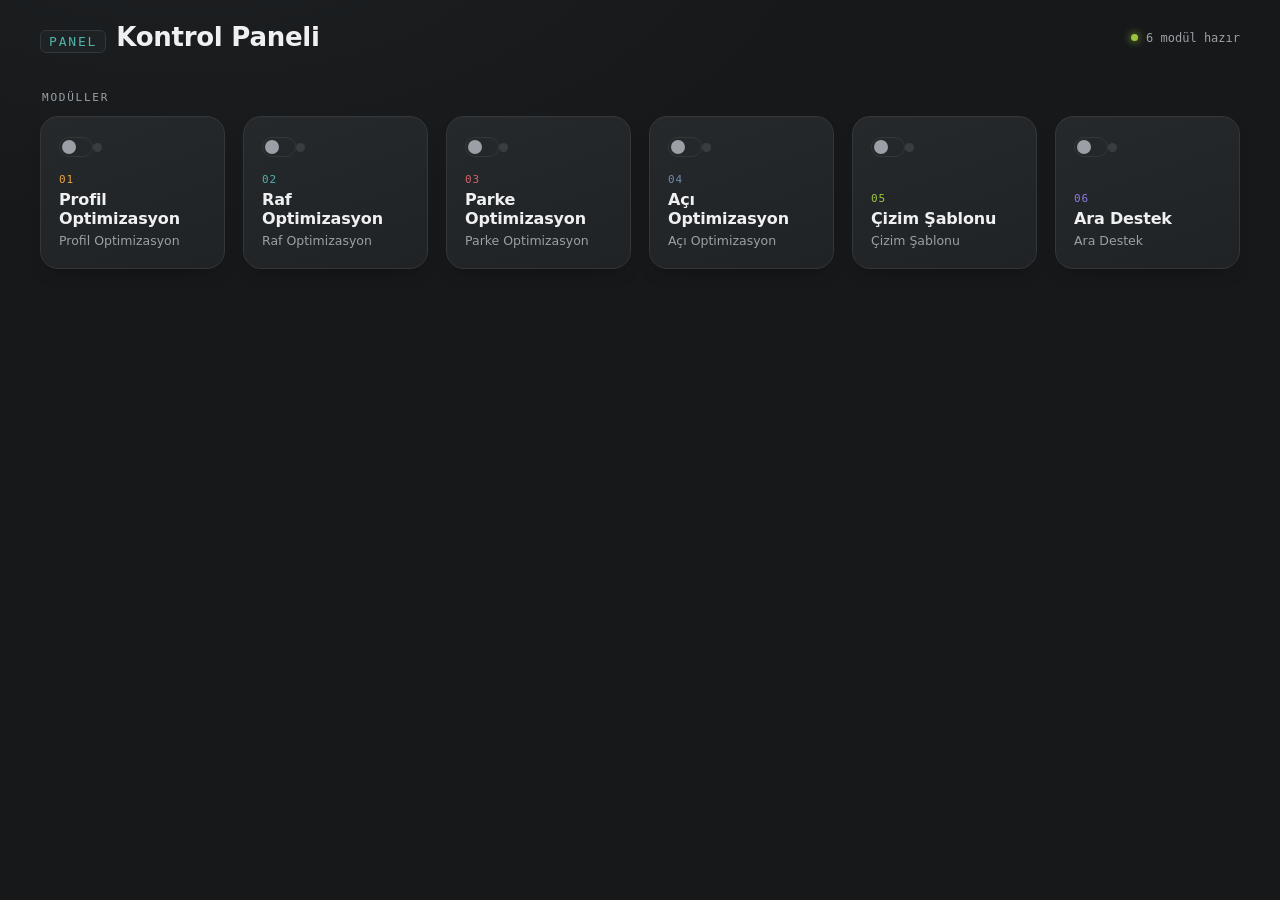
==== index.html @ 8b3988eb "Add files via upload" ====
<!DOCTYPE html>
<html lang="tr">
<head>
<meta charset="UTF-8">
<meta name="viewport" content="width=device-width, initial-scale=1, maximum-scale=1, user-scalable=no">
<title>Kontrol Paneli</title>
<style>
  :root{
    --bg-0:#16181a;
    --bg-1:#1f2224;
    --plate:#26292c;
    --plate-edge:#33373a;
    --text-0:#eef0f1;
    --text-1:#9aa0a6;
    --led-off:#3a3d40;

    --w1:#e8a33d; /* amber   */
    --w2:#4fb3a9; /* teal    */
    --w3:#d1636b; /* rose    */
    --w4:#6b8cae; /* slate blue */
    --w5:#9bc53d; /* lime    */
    --w6:#8c7ae6; /* violet  */

    --radius:18px;
    --gap:18px;
  }

  *{box-sizing:border-box;-webkit-tap-highlight-color:transparent;}
  html,body{height:100%;}
  body{
    margin:0;
    background:
      radial-gradient(1200px 600px at 15% -10%, #1d2022 0%, var(--bg-0) 55%),
      var(--bg-0);
    color:var(--text-0);
    font-family:"Inter","Segoe UI",system-ui,sans-serif;
    overflow-x:hidden;
    min-height:100vh;
    -webkit-font-smoothing:antialiased;
  }

  /* ---------- Header ---------- */
  .topbar{
    display:flex;
    align-items:center;
    justify-content:space-between;
    padding:22px clamp(16px,4vw,40px) 6px;
    gap:16px;
  }
  .brand{
    display:flex;
    align-items:baseline;
    gap:10px;
  }
  .brand .mark{
    font-family:"JetBrains Mono",ui-monospace,monospace;
    font-size:13px;
    letter-spacing:.14em;
    color:var(--w2);
    border:1px solid var(--plate-edge);
    padding:3px 8px;
    border-radius:6px;
    background:var(--bg-1);
  }
  .brand h1{
    font-size:clamp(20px,2.6vw,26px);
    margin:0;
    font-weight:700;
    letter-spacing:-.01em;
  }
  .status{
    font-family:"JetBrains Mono",ui-monospace,monospace;
    font-size:12px;
    color:var(--text-1);
    display:flex;
    align-items:center;
    gap:8px;
    white-space:nowrap;
  }
  .status .dot{
    width:7px;height:7px;border-radius:50%;
    background:var(--w5);
    box-shadow:0 0 8px var(--w5);
  }

  /* ---------- Grid of switch-plates ---------- */
  .rail{
    padding:18px clamp(16px,4vw,40px) 40px;
  }
  .rail-label{
    font-family:"JetBrains Mono",ui-monospace,monospace;
    font-size:11px;
    letter-spacing:.16em;
    text-transform:uppercase;
    color:var(--text-1);
    margin:14px 2px 12px;
  }
  .grid{
    display:grid;
    grid-template-columns:repeat(auto-fill,minmax(180px,1fr));
    gap:var(--gap);
  }

  .plate{
    --accent:var(--w1);
    position:relative;
    background:linear-gradient(160deg,var(--plate) 0%, #202325 100%);
    border:1px solid var(--plate-edge);
    border-radius:var(--radius);
    padding:20px 18px 18px;
    min-height:150px;
    display:flex;
    flex-direction:column;
    justify-content:space-between;
    cursor:pointer;
    text-align:left;
    color:inherit;
    font:inherit;
    -webkit-user-select:none;
    user-select:none;
    transition:transform .16s ease, border-color .16s ease, box-shadow .16s ease;
    box-shadow:0 1px 0 rgba(255,255,255,.02) inset, 0 10px 20px -14px rgba(0,0,0,.6);
  }
  .plate:active{ transform:scale(.97); }
  @media (hover:hover){
    .plate:hover{
      border-color:var(--accent);
      box-shadow:0 0 0 1px var(--accent) inset, 0 14px 26px -16px rgba(0,0,0,.7);
      transform:translateY(-2px);
    }
    .plate:hover .led{ background:var(--accent); box-shadow:0 0 10px var(--accent); }
    .plate:hover .toggle{ transform:rotate(-14deg); border-color:var(--accent); }
    .plate:hover .toggle::after{ background:var(--accent); }
  }

  .plate-top{
    display:flex;
    align-items:flex-start;
    justify-content:space-between;
  }
  .led{
    width:9px;height:9px;border-radius:50%;
    background:var(--led-off);
    margin-top:6px;
    transition:background .16s ease, box-shadow .16s ease;
    flex:none;
  }
  .toggle{
    width:34px;height:20px;
    border-radius:20px;
    border:1.5px solid var(--plate-edge);
    position:relative;
    transition:transform .18s ease, border-color .18s ease;
    flex:none;
  }
  .toggle::after{
    content:"";
    position:absolute;
    top:2px;left:2px;
    width:14px;height:14px;
    border-radius:50%;
    background:var(--text-1);
    transition:background .16s ease;
  }

  .plate-label{
    margin-top:16px;
  }
  .plate-label .index{
    font-family:"JetBrains Mono",ui-monospace,monospace;
    font-size:11px;
    color:var(--accent);
    letter-spacing:.08em;
    display:block;
    margin-bottom:4px;
  }
  .plate-label h3{
    margin:0 0 4px;
    font-size:16px;
    font-weight:650;
    letter-spacing:-.01em;
  }
  .plate-label p{
    margin:0;
    font-size:12.5px;
    color:var(--text-1);
    line-height:1.4;
  }

  .plate.p1{--accent:var(--w1);} .plate.p2{--accent:var(--w2);}
  .plate.p3{--accent:var(--w3);} .plate.p4{--accent:var(--w4);}
  .plate.p5{--accent:var(--w5);} .plate.p6{--accent:var(--w6);}

  /* ---------- Full screen viewer ---------- */
  .viewer{
    position:fixed;
    inset:0;
    background:var(--bg-0);
    display:flex;
    flex-direction:column;
    transform:translateY(100%);
    transition:transform .28s cubic-bezier(.4,0,.2,1);
    z-index:50;
  }
  .viewer.open{ transform:translateY(0); }

  .viewer-bar{
    display:flex;
    align-items:center;
    gap:12px;
    padding:calc(env(safe-area-inset-top,0px) + 10px) 14px 10px;
    background:var(--bg-1);
    border-bottom:1px solid var(--plate-edge);
    flex:none;
  }
  .back-btn{
    display:flex;
    align-items:center;
    gap:8px;
    background:var(--plate);
    border:1px solid var(--plate-edge);
    color:var(--text-0);
    border-radius:12px;
    padding:10px 16px;
    font-size:14px;
    font-weight:600;
    min-height:44px;
    cursor:pointer;
  }
  .back-btn:active{ transform:scale(.96); }
  .viewer-title{
    font-size:14px;
    color:var(--text-1);
    font-family:"JetBrains Mono",ui-monospace,monospace;
    letter-spacing:.02em;
    overflow:hidden;
    text-overflow:ellipsis;
    white-space:nowrap;
  }
  .viewer-frame-wrap{
    flex:1;
    position:relative;
    background:#0e0f10;
  }
  iframe.app-frame{
    position:absolute;
    inset:0;
    width:100%;
    height:100%;
    border:0;
    background:#fff;
  }

  footer.note{
    padding:0 clamp(16px,4vw,40px) 30px;
    color:var(--text-1);
    font-size:11.5px;
    font-family:"JetBrains Mono",ui-monospace,monospace;
    max-width:640px;
  }

  @media (max-width:420px){
    .grid{ grid-template-columns:repeat(auto-fill,minmax(150px,1fr)); }
    .plate{ min-height:130px; padding:16px 14px; }
  }
</style>
</head>
<body>

  <div class="topbar">
    <div class="brand">
      <span class="mark">PANEL</span>
      <h1>Kontrol Paneli</h1>
    </div>
    <div class="status"><span class="dot"></span>6 modül hazır</div>
  </div>

  <div class="rail">
    <div class="rail-label">Modüller</div>
    <div class="grid" id="grid"></div>
    <footer class="note">

    </footer>
  </div>

  <div class="viewer" id="viewer">
    <div class="viewer-bar">
      <button class="back-btn" id="backBtn" aria-label="Panele dön">
        <span>←</span><span>Panel</span>
      </button>
      <span class="viewer-title" id="viewerTitle"></span>
    </div>
    <div class="viewer-frame-wrap">
      <iframe class="app-frame" id="appFrame" title="Modül"></iframe>
    </div>
  </div>

<script>
  /* =========================================================
     PROJE LİSTESİ — buradan düzenle
     - id     : rozet / renk sırası (p1..p6, tekrar edebilir)
     - title  : kart üzerindeki başlık
     - desc   : kısa açıklama
     - file   : projenin dosya adı (aynı klasöre kopyala)
     ========================================================= */
  const projects = [
    { id:"p1", title:"Profil Optimizasyon", desc:"Profil Optimizasyon", file:"profilOP.html" },
    { id:"p2", title:"Raf Optimizasyon", desc:"Raf Optimizasyon", file:"dolapOP.html" },
    { id:"p3", title:"Parke Optimizasyon", desc:"Parke Optimizasyon", file:"parkeOP.html" },
    { id:"p4", title:"Açı Optimizasyon", desc:"Açı Optimizasyon", file:"aciolcer.html" },
    { id:"p5", title:"Çizim Şablonu", desc:"Çizim Şablonu", file:"cizimSAB.html" },
    { id:"p6", title:"Ara Destek", desc:"Ara Destek", file:"kapidestek.html" },
  ];

  const grid = document.getElementById("grid");
  const viewer = document.getElementById("viewer");
  const appFrame = document.getElementById("appFrame");
  const viewerTitle = document.getElementById("viewerTitle");
  const backBtn = document.getElementById("backBtn");

  projects.forEach((p, i) => {
    const btn = document.createElement("button");
    btn.className = `plate ${p.id}`;
    btn.innerHTML = `
      <div class="plate-top">
        <span class="toggle"></span>
        <span class="led"></span>
      </div>
      <div class="plate-label">
        <span class="index">${String(i+1).padStart(2,"0")}</span>
        <h3>${p.title}</h3>
        <p>${p.desc}</p>
      </div>
    `;
    btn.addEventListener("click", () => openProject(p));
    grid.appendChild(btn);
  });

  function openProject(p){
    appFrame.src = p.file;
    viewerTitle.textContent = p.title;
    viewer.classList.add("open");
    history.pushState({panel:true}, "", "#" + p.file.replace(".html",""));
  }

  function closeViewer(){
    viewer.classList.remove("open");
    setTimeout(() => { appFrame.src = "about:blank"; }, 300);
    if (location.hash) history.pushState({}, "", location.pathname);
  }

  backBtn.addEventListener("click", closeViewer);
  window.addEventListener("popstate", () => {
    if (viewer.classList.contains("open")) closeViewer();
  });
</script>
</body>
</html>
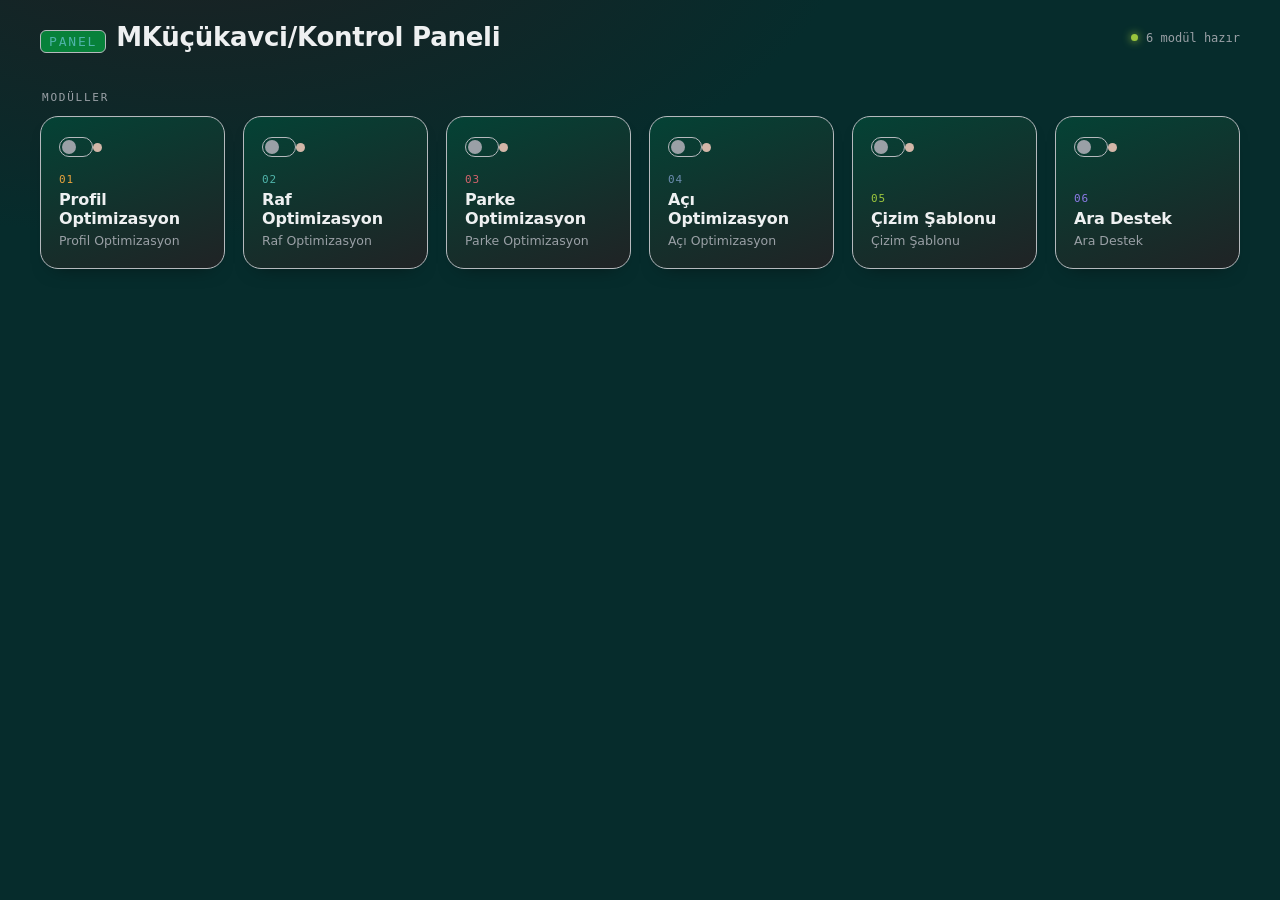
==== commit 1bdac45a: "Add files via upload" ====
--- a/index.html
+++ b/index.html
@@ -6,13 +6,13 @@
 <title>Kontrol Paneli</title>
 <style>
   :root{
-    --bg-0:#16181a;
-    --bg-1:#1f2224;
-    --plate:#26292c;
-    --plate-edge:#33373a;
+    --bg-0:#062c2c;
+    --bg-1:#07813a;
+    --plate:#044235;
+    --plate-edge:#b5b9bd;
     --text-0:#eef0f1;
     --text-1:#9aa0a6;
-    --led-off:#3a3d40;
+    --led-off:#d3b6a8;
 
     --w1:#e8a33d; /* amber   */
     --w2:#4fb3a9; /* teal    */
@@ -270,7 +270,7 @@
   <div class="topbar">
     <div class="brand">
       <span class="mark">PANEL</span>
-      <h1>Kontrol Paneli</h1>
+      <h1>MKüçükavci/Kontrol Paneli</h1>
     </div>
     <div class="status"><span class="dot"></span>6 modül hazır</div>
   </div>
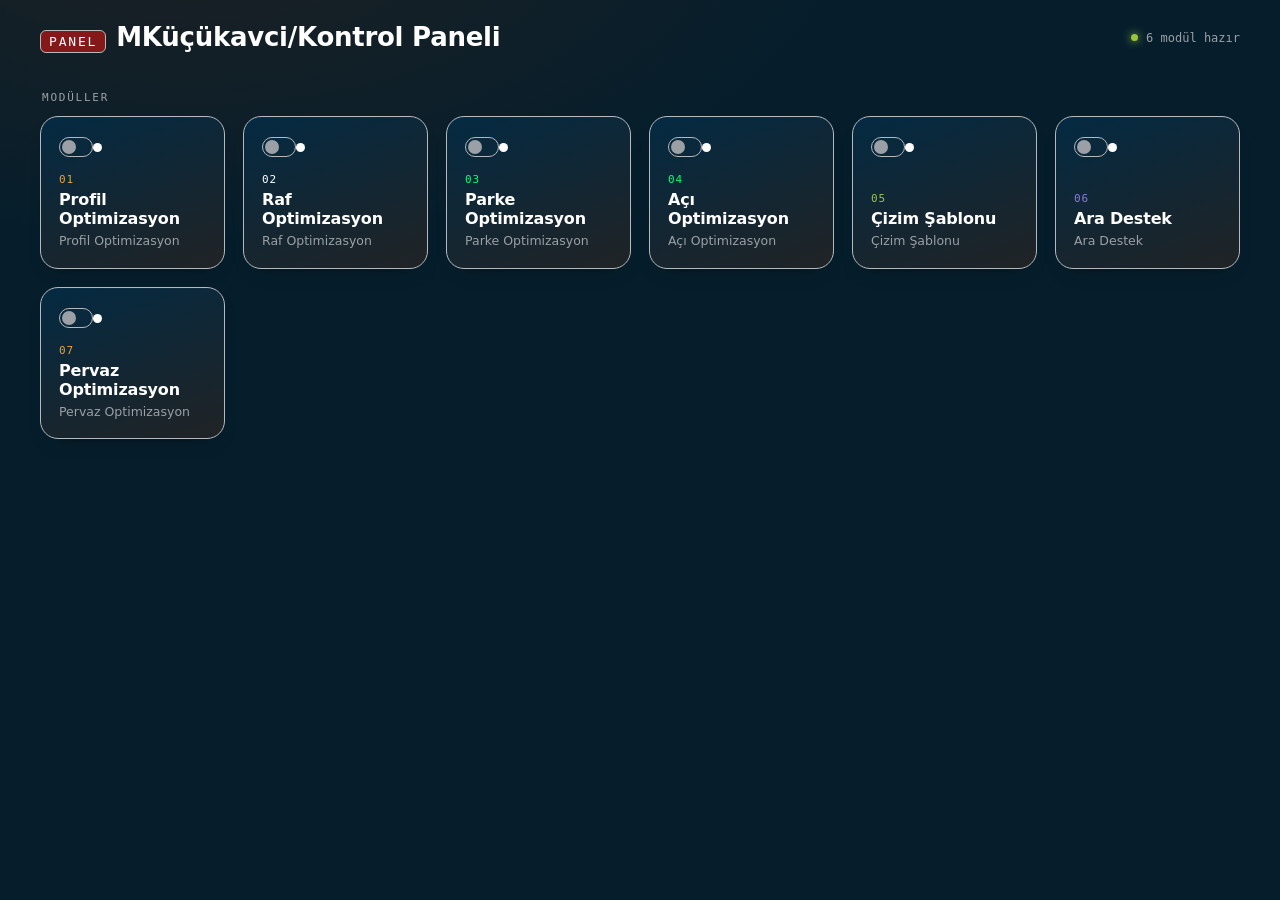
==== commit d6da0989: "Add files via upload" ====
--- a/index.html
+++ b/index.html
@@ -6,18 +6,18 @@
 <title>Kontrol Paneli</title>
 <style>
   :root{
-    --bg-0:#062c2c;
-    --bg-1:#07813a;
-    --plate:#044235;
+    --bg-0:#061e2c;
+    --bg-1:#851818;
+    --plate:#042a42;
     --plate-edge:#b5b9bd;
-    --text-0:#eef0f1;
+    --text-0:#ffffff;
     --text-1:#9aa0a6;
-    --led-off:#d3b6a8;
+    --led-off:#ffffff;
 
     --w1:#e8a33d; /* amber   */
-    --w2:#4fb3a9; /* teal    */
-    --w3:#d1636b; /* rose    */
-    --w4:#6b8cae; /* slate blue */
+    --w2:#ffffff; /* teal    */
+    --w3:#00ff79; /* rose    */
+    --w4:#00ff79; /* slate blue */
     --w5:#9bc53d; /* lime    */
     --w6:#8c7ae6; /* violet  */
 
@@ -310,6 +310,7 @@
     { id:"p4", title:"Açı Optimizasyon", desc:"Açı Optimizasyon", file:"aciolcer.html" },
     { id:"p5", title:"Çizim Şablonu", desc:"Çizim Şablonu", file:"cizimSAB.html" },
     { id:"p6", title:"Ara Destek", desc:"Ara Destek", file:"kapidestek.html" },
+    { id:"p1", title:"Pervaz Optimizasyon", desc:"Pervaz Optimizasyon", file:"pervazop.html" },
   ];
 
   const grid = document.getElementById("grid");
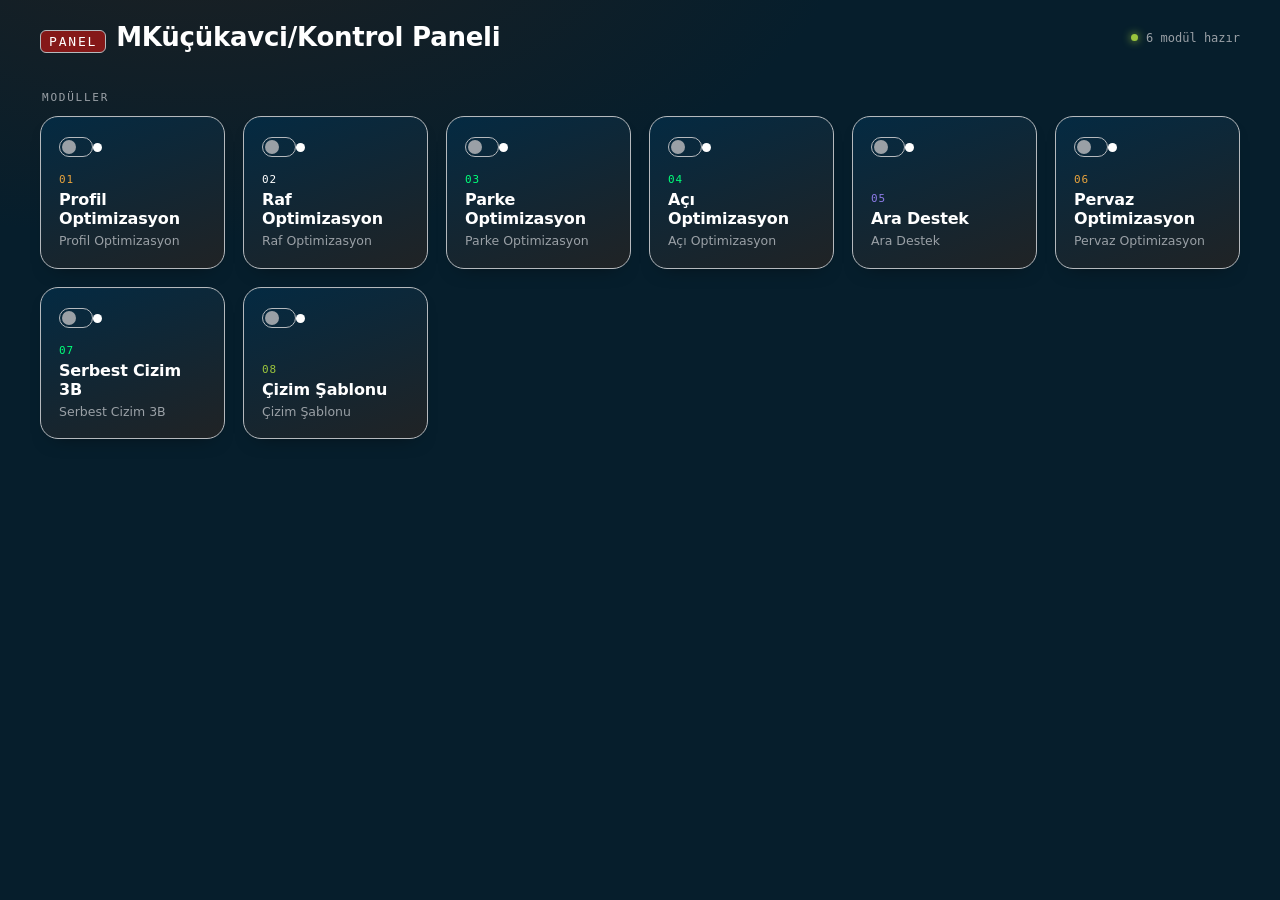
==== commit 5f208bbf: "Add files via upload" ====
--- a/index.html
+++ b/index.html
@@ -308,9 +308,10 @@
     { id:"p2", title:"Raf Optimizasyon", desc:"Raf Optimizasyon", file:"dolapOP.html" },
     { id:"p3", title:"Parke Optimizasyon", desc:"Parke Optimizasyon", file:"parkeOP.html" },
     { id:"p4", title:"Açı Optimizasyon", desc:"Açı Optimizasyon", file:"aciolcer.html" },
+    { id:"p6", title:"Ara Destek", desc:"Ara Destek", file:"kapidestek.html" },
+    { id:"p1", title:"Pervaz Optimizasyon", desc:"Pervaz Optimizasyon", file:"Pervazop.html" },
+    { id:"p3", title:"Serbest Cizim 3B", desc:"Serbest Cizim 3B", file:"serbest3b.html" },
     { id:"p5", title:"Çizim Şablonu", desc:"Çizim Şablonu", file:"cizimSAB.html" },
-    { id:"p6", title:"Ara Destek", desc:"Ara Destek", file:"kapidestek.html" },
-    { id:"p1", title:"Pervaz Optimizasyon", desc:"Pervaz Optimizasyon", file:"pervazop.html" },
   ];
 
   const grid = document.getElementById("grid");
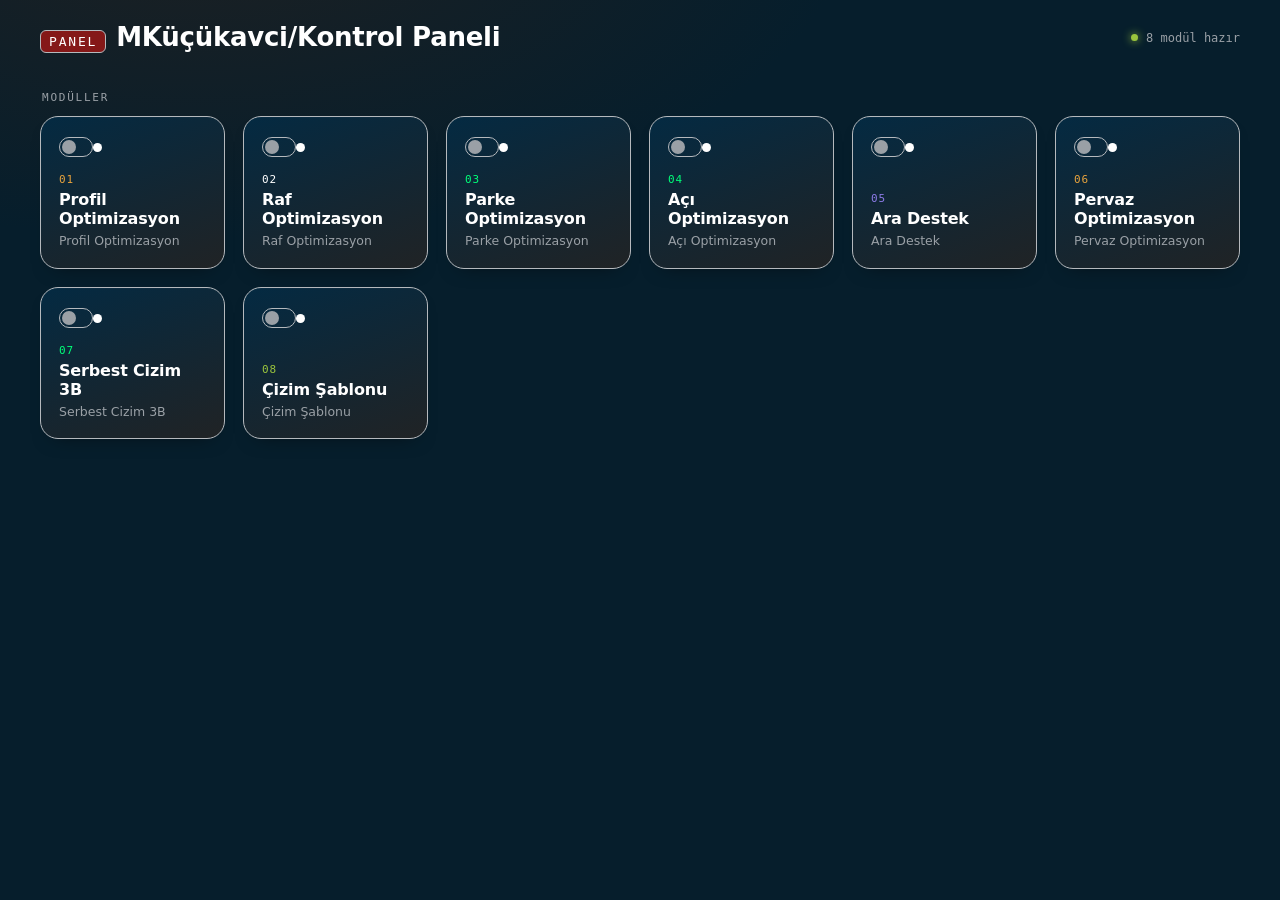
==== commit ddf5852f: "Update index.html" ====
--- a/index.html
+++ b/index.html
@@ -272,7 +272,7 @@
       <span class="mark">PANEL</span>
       <h1>MKüçükavci/Kontrol Paneli</h1>
     </div>
-    <div class="status"><span class="dot"></span>6 modül hazır</div>
+    <div class="status"><span class="dot"></span>8 modül hazır</div>
   </div>
 
   <div class="rail">
